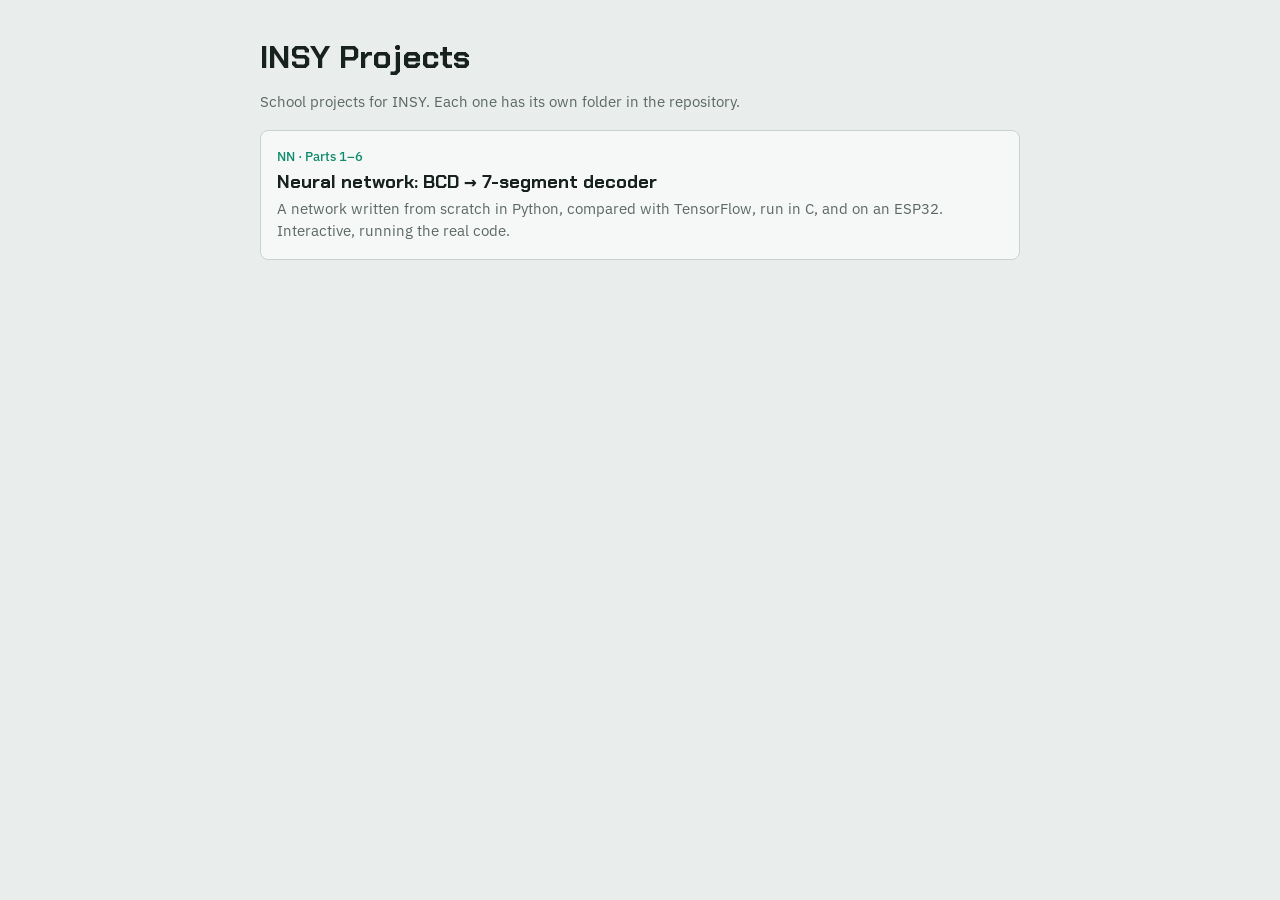
==== index.html @ b3c5f67e "NN: neural network BCD -> 7-segment decoder, Parts 1-6 + interactive page - part1_2_python: Neuron/L" ====
<!doctype html>
<html lang="en">
<head>
<meta charset="utf-8">
<meta name="viewport" content="width=device-width, initial-scale=1">
<title>INSY Projects</title>
<link rel="stylesheet" href="https://fonts.googleapis.com/css2?family=Chakra+Petch:wght@600;700&family=IBM+Plex+Sans:wght@400;500&display=swap">
<style>
:root { color-scheme: light; --ground: #e9eeec; --surface: #f6f8f7; --ink: #17211d; --muted: #5b6863; --line: #c9d2ce; --act: #0f8a6c; }
@media (prefers-color-scheme: dark) { :root:not([data-theme="light"]) { color-scheme: dark; --ground: #0f1412; --surface: #171e1b; --ink: #e3ebe7; --muted: #93a39c; --line: #2c3833; --act: #3cc9a0; } }
:root[data-theme="dark"] { color-scheme: dark; --ground: #0f1412; --surface: #171e1b; --ink: #e3ebe7; --muted: #93a39c; --line: #2c3833; --act: #3cc9a0; }
* { box-sizing: border-box; }
body { margin: 0; background: var(--ground); color: var(--ink); font: 15px/1.5 "IBM Plex Sans", system-ui, sans-serif; padding: 40px 16px; }
main { max-width: 760px; margin: 0 auto; display: grid; gap: 16px; }
h1 { font: 700 2rem/1.1 "Chakra Petch", system-ui, sans-serif; margin: 0; }
p { margin: 0; color: var(--muted); }
a.card { display: grid; gap: 4px; background: var(--surface); border: 1px solid var(--line); border-radius: 8px; padding: 16px; color: inherit; text-decoration: none; }
a.card:hover { border-color: var(--muted); }
a.card strong { font: 700 1.15rem "Chakra Petch", system-ui, sans-serif; }
a.card span { color: var(--act); font-size: 0.8rem; font-weight: 500; }
</style>
</head>
<body>
<main>
  <h1>INSY Projects</h1>
  <p>School projects for INSY. Each one has its own folder in the repository.</p>
  <a class="card" href="NN/">
    <span>NN · Parts 1–6</span>
    <strong>Neural network: BCD → 7-segment decoder</strong>
    <p>A network written from scratch in Python, compared with TensorFlow, run in C, and on an ESP32. Interactive, running the real code.</p>
  </a>
</main>
</body>
</html>
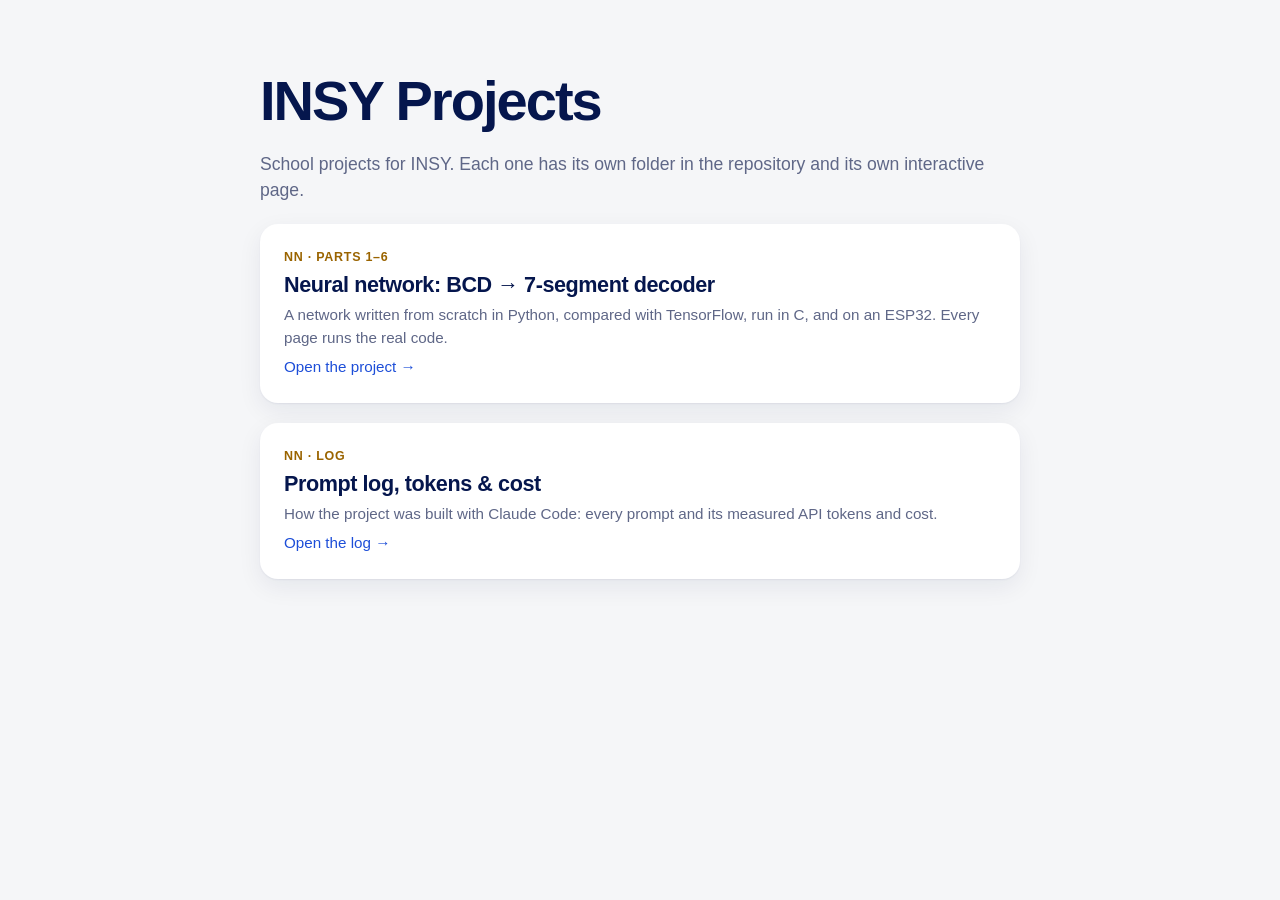
==== commit 6603ac20: "Safari fix (self-hosted Pyodide), Apple-like redesign, Log page, DESIGN.md - Pyodide is served from " ====
--- a/index.html
+++ b/index.html
@@ -2,32 +2,47 @@
 <html lang="en">
 <head>
 <meta charset="utf-8">
-<meta name="viewport" content="width=device-width, initial-scale=1">
+<meta name="viewport" content="width=device-width, initial-scale=1, viewport-fit=cover">
 <title>INSY Projects</title>
-<link rel="stylesheet" href="https://fonts.googleapis.com/css2?family=Chakra+Petch:wght@600;700&family=IBM+Plex+Sans:wght@400;500&display=swap">
 <style>
-:root { color-scheme: light; --ground: #e9eeec; --surface: #f6f8f7; --ink: #17211d; --muted: #5b6863; --line: #c9d2ce; --act: #0f8a6c; }
-@media (prefers-color-scheme: dark) { :root:not([data-theme="light"]) { color-scheme: dark; --ground: #0f1412; --surface: #171e1b; --ink: #e3ebe7; --muted: #93a39c; --line: #2c3833; --act: #3cc9a0; } }
-:root[data-theme="dark"] { color-scheme: dark; --ground: #0f1412; --surface: #171e1b; --ink: #e3ebe7; --muted: #93a39c; --line: #2c3833; --act: #3cc9a0; }
+/* tokens: DESIGN.md */
+:root { color-scheme: light; --bg-2: #f5f6f8; --surface: #ffffff; --ink: #05164d; --muted: #5f6787; --accent: #ffad00; --on-accent: #05164d; --accent-ink: #9a6400; --s1: #1d4ed8;
+  --shadow: 0 1px 2px rgba(5, 22, 77, 0.06), 0 8px 24px rgba(5, 22, 77, 0.07);
+  --font: -apple-system, BlinkMacSystemFont, "SF Pro Text", "Helvetica Neue", "Segoe UI", Arial, sans-serif;
+  --font-display: -apple-system, BlinkMacSystemFont, "SF Pro Display", "Helvetica Neue", "Segoe UI", Arial, sans-serif; }
+@media (prefers-color-scheme: dark) { :root:not([data-theme="light"]) { color-scheme: dark; --bg-2: #030b2a; --surface: #0b1a45; --ink: #ffffff; --muted: #9aa5c8; --accent-ink: #ffc24d; --s1: #5b8af0; --shadow: 0 1px 2px rgba(0,0,0,.3), 0 10px 30px rgba(0,0,0,.35); } }
+:root[data-theme="dark"] { color-scheme: dark; --bg-2: #030b2a; --surface: #0b1a45; --ink: #ffffff; --muted: #9aa5c8; --accent-ink: #ffc24d; --s1: #5b8af0; --shadow: 0 1px 2px rgba(0,0,0,.3), 0 10px 30px rgba(0,0,0,.35); }
 * { box-sizing: border-box; }
-body { margin: 0; background: var(--ground); color: var(--ink); font: 15px/1.5 "IBM Plex Sans", system-ui, sans-serif; padding: 40px 16px; }
-main { max-width: 760px; margin: 0 auto; display: grid; gap: 16px; }
-h1 { font: 700 2rem/1.1 "Chakra Petch", system-ui, sans-serif; margin: 0; }
-p { margin: 0; color: var(--muted); }
-a.card { display: grid; gap: 4px; background: var(--surface); border: 1px solid var(--line); border-radius: 8px; padding: 16px; color: inherit; text-decoration: none; }
-a.card:hover { border-color: var(--muted); }
-a.card strong { font: 700 1.15rem "Chakra Petch", system-ui, sans-serif; }
-a.card span { color: var(--act); font-size: 0.8rem; font-weight: 500; }
+body { margin: 0; background: var(--bg-2); color: var(--ink); font: 400 16px/1.5 var(--font); -webkit-font-smoothing: antialiased;
+  padding-left: max(16px, env(safe-area-inset-left, 0px)); padding-right: max(16px, env(safe-area-inset-right, 0px)); padding-block: 72px 56px; }
+main { max-width: 760px; margin: 0 auto; display: grid; gap: 20px; }
+h1 { font: 700 clamp(2.4rem, 6vw, 3.5rem)/1.05 var(--font-display); letter-spacing: -0.035em; margin: 0; }
+p { margin: 0; color: var(--muted); font-size: 1.1rem; }
+a.card { display: grid; gap: 6px; background: var(--surface); border-radius: 18px; padding: 24px; color: inherit; text-decoration: none; box-shadow: var(--shadow); transition: transform .2s; }
+a.card:hover { transform: translateY(-2px); }
+a.card:focus-visible { outline: 2px solid var(--s1); outline-offset: 2px; }
+a.card span { color: var(--accent-ink); font-size: 0.78rem; font-weight: 600; letter-spacing: .06em; text-transform: uppercase; }
+a.card strong { font: 700 1.35rem/1.2 var(--font-display); letter-spacing: -0.02em; }
+a.card p { font-size: 0.95rem; }
+a.card em { font-style: normal; color: var(--s1); font-size: 0.95rem; }
+@media (prefers-reduced-motion: reduce) { * { transition: none !important; } }
 </style>
 </head>
 <body>
 <main>
   <h1>INSY Projects</h1>
-  <p>School projects for INSY. Each one has its own folder in the repository.</p>
+  <p>School projects for INSY. Each one has its own folder in the repository and its own interactive page.</p>
   <a class="card" href="NN/">
     <span>NN · Parts 1–6</span>
     <strong>Neural network: BCD → 7-segment decoder</strong>
-    <p>A network written from scratch in Python, compared with TensorFlow, run in C, and on an ESP32. Interactive, running the real code.</p>
+    <p>A network written from scratch in Python, compared with TensorFlow, run in C, and on an ESP32. Every page runs the real code.</p>
+    <em>Open the project →</em>
+  </a>
+  <a class="card" href="NN/log.html">
+    <span>NN · Log</span>
+    <strong>Prompt log, tokens &amp; cost</strong>
+    <p>How the project was built with Claude Code: every prompt and its measured API tokens and cost.</p>
+    <em>Open the log →</em>
   </a>
 </main>
 </body>
